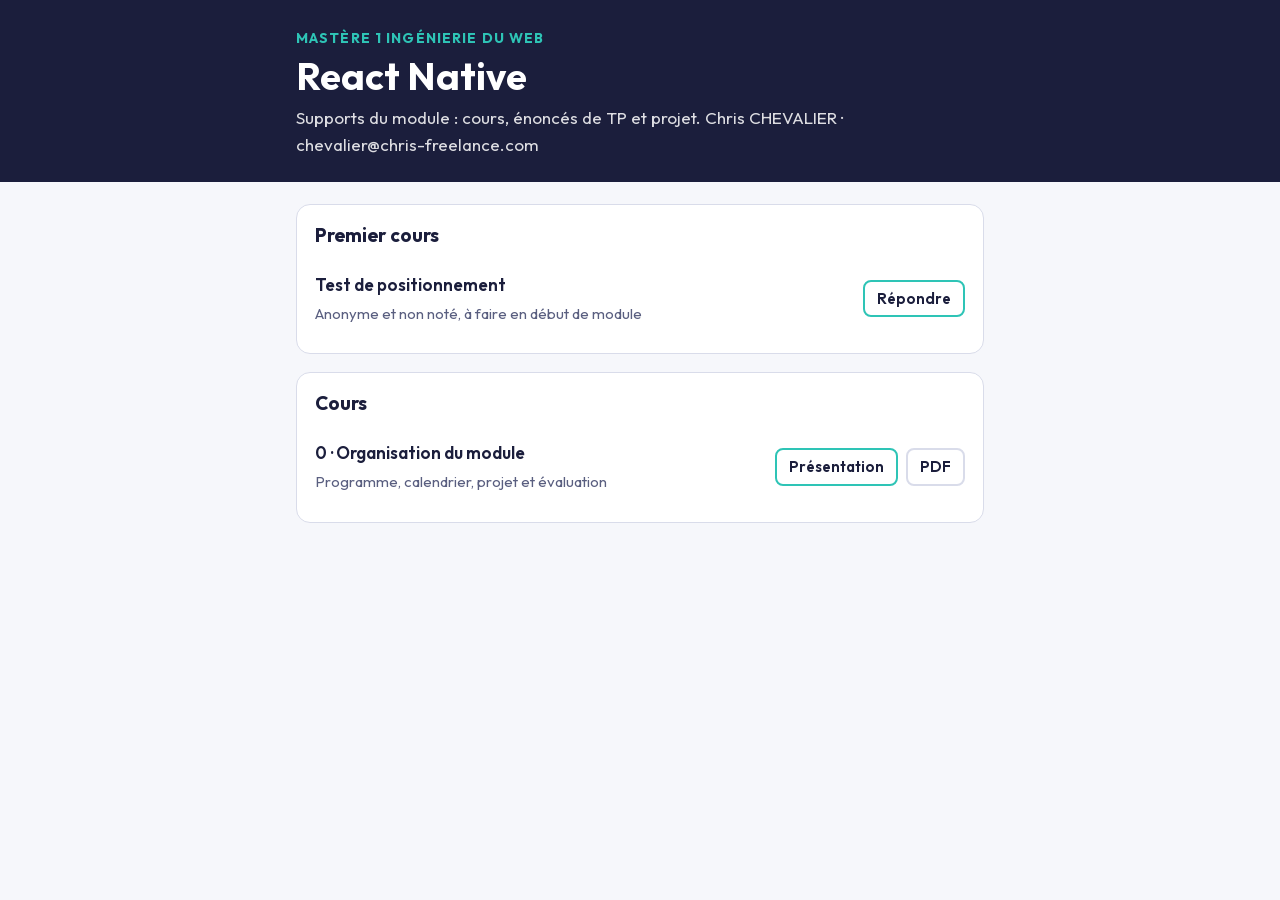
==== index.html @ 42e4dec8 "Test de positionnement branché sur Firebase, page d'accueil du site Co-Authored-By: Claude Opus 5.5 " ====
<!doctype html>
<html lang="fr">
<head>
  <meta charset="utf-8">
  <meta name="viewport" content="width=device-width, initial-scale=1, viewport-fit=cover">
  <title>Supports React Native</title>
  <link rel="stylesheet" href="positionnement/positionnement.css">
  <style>
    .supports { display: flex; flex-direction: column; gap: 0; }
    .support { display: grid; grid-template-columns: minmax(0, 1fr) auto; gap: 4px 16px; align-items: center; padding: 12px 0; border-top: 1px solid var(--bordure); }
    .support:first-of-type { border-top: 0; }
    .support .nom { font-weight: 600; }
    .support .detail { grid-column: 1; color: var(--texte-doux); font-size: 15px; }
    .liens { grid-column: 2; grid-row: 1 / span 2; display: flex; gap: 8px; flex-wrap: wrap; justify-content: flex-end; }
    .liens a { font-weight: 600; font-size: 15px; color: var(--texte); text-decoration: none; border: 2px solid var(--accent); border-radius: 8px; padding: 5px 12px; }
    .liens a.pdf { border-color: var(--bordure); }
    .liens a:hover { background: var(--accent-clair); }
  </style>
</head>
<body>

<header class="bandeau">
  <div class="interieur">
    <div class="sur-titre">Mastère 1 ingénierie du web</div>
    <h1>React Native</h1>
    <p>Supports du module : cours, énoncés de TP et projet. Chris CHEVALIER · chevalier@chris-freelance.com</p>
  </div>
</header>

<main>
  <section class="bloc">
    <h2>Premier cours</h2>
    <div class="supports">
      <div class="support">
        <span class="nom">Test de positionnement</span>
        <span class="detail">Anonyme et non noté, à faire en début de module</span>
        <span class="liens"><a href="positionnement/index.html">Répondre</a></span>
      </div>
    </div>
  </section>

  <section class="bloc">
    <h2>Cours</h2>
    <div class="supports">
      <div class="support">
        <span class="nom">0 · Organisation du module</span>
        <span class="detail">Programme, calendrier, projet et évaluation</span>
        <span class="liens"><a href="cours/0-organisation-du-module.html">Présentation</a><a class="pdf" href="pdf/0-organisation-du-module.pdf">PDF</a></span>
      </div>
    </div>
  </section>
</main>

</body>
</html>
---- positionnement/positionnement.css ----
@import url("../assets/fonts/outfit.css");
/* Test de positionnement – une colonne de lecture, pensée pour le téléphone de l'étudiant.
   Mêmes couleurs que les supports (charte neutre), avec un thème sombre. */
:root {
  --fond: #F6F7FB;
  --surface: #FFFFFF;
  --texte: #1B1E3C;
  --texte-doux: #5A5F80;
  --bordure: #D9DCEA;
  --accent: #2EC4B6;
  --accent-texte: #0B7A70;
  --accent-clair: #E2F7F4;
  --corail: #FF7A59;
  --corail-texte: #C2410C;
  --corail-clair: #FFEDE6;
  --code-fond: #EEF0F8;
  --bandeau: #1B1E3C;
  --bandeau-texte: #FFFFFF;
  --police: "Outfit", Arial, "Helvetica Neue", Helvetica, sans-serif;
  --police-code: "JetBrains Mono", "SF Mono", Menlo, Consolas, monospace;
}
@media (prefers-color-scheme: dark) {
  :root:not([data-theme="light"]) {
    --fond: #12142A; --surface: #1B1E3C; --texte: #ECEEFA; --texte-doux: #A6AACB; --bordure: #34385E;
    --accent-texte: #5FE0D3; --accent-clair: #173B44; --corail-texte: #FF9C7F; --corail-clair: #3E2530;
    --code-fond: #262A4D; --bandeau: #0C0E1F; color-scheme: dark;
  }
}
:root[data-theme="dark"] {
  --fond: #12142A; --surface: #1B1E3C; --texte: #ECEEFA; --texte-doux: #A6AACB; --bordure: #34385E;
  --accent-texte: #5FE0D3; --accent-clair: #173B44; --corail-texte: #FF9C7F; --corail-clair: #3E2530;
  --code-fond: #262A4D; --bandeau: #0C0E1F; color-scheme: dark;
}

* { box-sizing: border-box; }
html { -webkit-text-size-adjust: 100%; }
body { margin: 0; background: var(--fond); color: var(--texte); font-family: var(--police); font-size: 17px; line-height: 1.55; }

.bandeau { background: var(--bandeau); color: var(--bandeau-texte); }
.bandeau .interieur, main {
  max-width: 720px; margin: 0 auto;
  padding-left: max(16px, env(safe-area-inset-left, 0px)); padding-right: max(16px, env(safe-area-inset-right, 0px));
}
.bandeau .interieur { padding-block: 28px 24px; }
.bandeau .sur-titre { color: var(--accent); font-weight: 700; font-size: 14px; letter-spacing: .08em; text-transform: uppercase; }
.bandeau h1 { margin: 6px 0 8px; font-size: clamp(28px, 6vw, 38px); line-height: 1.1; text-wrap: balance; }
.bandeau p { margin: 0; opacity: .85; max-width: 60ch; }
main { padding-block: 22px 60px; display: flex; flex-direction: column; gap: 18px; }

.alerte { border-radius: 10px; padding: 12px 16px; background: var(--corail-clair); color: var(--texte); border-left: 5px solid var(--corail); }
.bloc { background: var(--surface); border: 1px solid var(--bordure); border-radius: 14px; padding: 18px 18px 16px; }
.bloc h2 { margin: 0 0 12px; font-size: 19px; line-height: 1.3; text-wrap: balance; }
.bloc .theme { display: inline-block; font-size: 12px; font-weight: 700; letter-spacing: .06em; text-transform: uppercase;
  color: var(--accent-texte); margin-bottom: 6px; }
.bloc .num { color: var(--texte-doux); font-variant-numeric: tabular-nums; }
code { font-family: var(--police-code); font-size: .88em; background: var(--code-fond); padding: 1px 6px; border-radius: 5px; }
pre { margin: 0 0 12px; background: var(--code-fond); border-radius: 10px; padding: 12px 14px; overflow-x: auto; }
pre code { background: none; padding: 0; font-size: 14px; }

fieldset { border: 0; margin: 0; padding: 0; min-width: 0; }
legend { padding: 0; }
.choix { display: flex; flex-direction: column; gap: 8px; }
.choix label {
  display: flex; gap: 12px; align-items: flex-start; padding: 11px 14px; border: 2px solid var(--bordure); border-radius: 10px;
  cursor: pointer; min-width: 0;
}
.choix label:hover { border-color: var(--accent); }
.choix input { margin: 4px 0 0; accent-color: var(--accent-texte); flex: 0 0 auto; width: 18px; height: 18px; }
.choix label:has(input:checked) { border-color: var(--accent); background: var(--accent-clair); }
.choix label.nsp { color: var(--texte-doux); border-style: dashed; }
.choix span { min-width: 0; overflow-wrap: anywhere; }
input:focus-visible, select:focus-visible, button:focus-visible { outline: 3px solid var(--corail); outline-offset: 2px; }

.classes { display: grid; grid-template-columns: 1fr 1fr; gap: 10px; }
.auto { display: flex; flex-direction: column; gap: 14px; }
.auto label { display: block; font-weight: 600; margin-bottom: 6px; }
select { width: 100%; font: inherit; font-size: 16px; color: var(--texte); background: var(--surface); border: 2px solid var(--bordure); border-radius: 10px; padding: 10px 12px; }

.actions { display: flex; flex-direction: column; gap: 10px; align-items: stretch; }
button.principal {
  font: 700 18px var(--police); color: #1B1E3C; background: var(--accent); border: 0; border-radius: 12px; padding: 15px 20px; cursor: pointer;
}
button.principal:disabled { opacity: .5; cursor: not-allowed; }
.aide { color: var(--texte-doux); font-size: 14px; margin: 0; }
.merci { text-align: center; padding-block: 28px; }
.merci .grand { font-size: 48px; font-weight: 800; color: var(--accent-texte); font-variant-numeric: tabular-nums; line-height: 1; }
.merci p { max-width: 50ch; margin: 12px auto 0; }

/* Résultats */
.tuiles { display: grid; grid-template-columns: repeat(auto-fit, minmax(140px, 1fr)); gap: 12px; }
.tuile { background: var(--surface); border: 1px solid var(--bordure); border-radius: 12px; padding: 14px 16px; }
.tuile .valeur { font-size: 30px; font-weight: 800; font-variant-numeric: tabular-nums; line-height: 1.1; }
.tuile .libelle { color: var(--texte-doux); font-size: 14px; }
.ligne-q { display: grid; grid-template-columns: minmax(0, 1fr) 64px; gap: 4px 12px; align-items: center; padding: 10px 0; border-top: 1px solid var(--bordure); }
.ligne-q:first-of-type { border-top: 0; }
.ligne-q .intitule { font-size: 15px; min-width: 0; }
.ligne-q .taux { text-align: right; font-weight: 700; font-variant-numeric: tabular-nums; }
.barre { grid-column: 1 / -1; display: flex; height: 10px; border-radius: 5px; overflow: hidden; background: var(--code-fond); }
.barre .ok { background: var(--accent); }
.barre .ko { background: var(--corail); }
.barre .nsp { background: var(--bordure); }
.legende { display: flex; flex-wrap: wrap; gap: 6px 16px; font-size: 13px; color: var(--texte-doux); }
.legende i { display: inline-block; width: 12px; height: 12px; border-radius: 3px; vertical-align: -1px; margin-right: 5px; }
.onglets { display: flex; gap: 8px; flex-wrap: wrap; }
.onglets button { font: 600 15px var(--police); color: var(--texte); background: var(--surface); border: 2px solid var(--bordure); border-radius: 30px; padding: 7px 16px; cursor: pointer; }
.onglets button[aria-pressed="true"] { border-color: var(--accent); background: var(--accent-clair); }
textarea { width: 100%; min-height: 150px; font: 14px var(--police-code); color: var(--texte); background: var(--code-fond); border: 1px solid var(--bordure); border-radius: 10px; padding: 10px 12px; }
button.secondaire { font: 600 15px var(--police); color: var(--texte); background: var(--surface); border: 2px solid var(--accent); border-radius: 10px; padding: 9px 16px; cursor: pointer; align-self: flex-start; }
@media (prefers-reduced-motion: no-preference) { .choix label { transition: border-color .15s, background-color .15s; } }
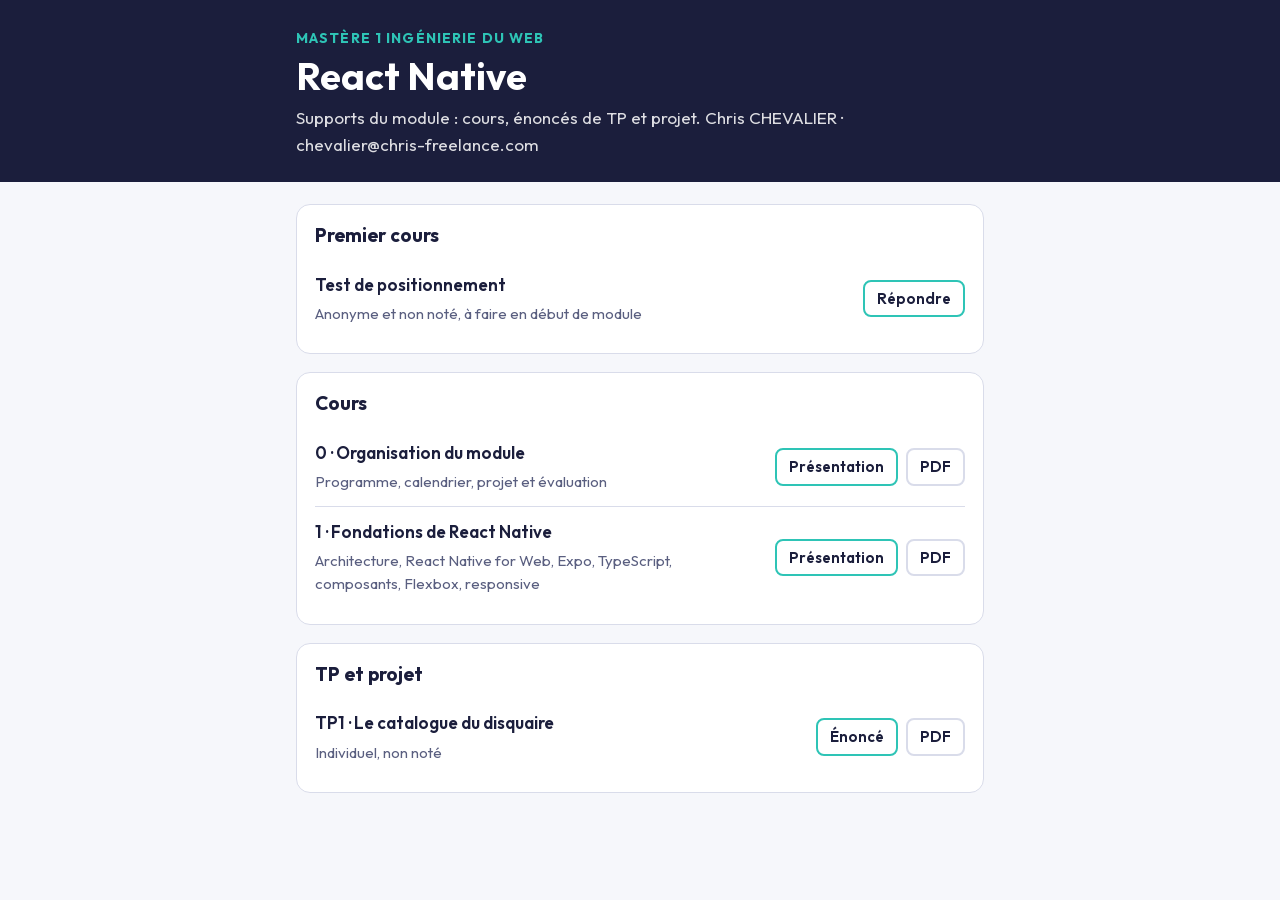
==== commit 841d1072: "Cours 1, TP1 et son corrigé, projet de démo Expo SDK 58, test branché sur Firebase Co-Authored-By: C" ====
--- a/index.html
+++ b/index.html
@@ -47,6 +47,22 @@
         <span class="detail">Programme, calendrier, projet et évaluation</span>
         <span class="liens"><a href="cours/0-organisation-du-module.html">Présentation</a><a class="pdf" href="pdf/0-organisation-du-module.pdf">PDF</a></span>
       </div>
+      <div class="support">
+        <span class="nom">1 · Fondations de React Native</span>
+        <span class="detail">Architecture, React Native for Web, Expo, TypeScript, composants, Flexbox, responsive</span>
+        <span class="liens"><a href="cours/1-fondations.html">Présentation</a><a class="pdf" href="pdf/1-fondations.pdf">PDF</a></span>
+      </div>
+    </div>
+  </section>
+
+  <section class="bloc">
+    <h2>TP et projet</h2>
+    <div class="supports">
+      <div class="support">
+        <span class="nom">TP1 · Le catalogue du disquaire</span>
+        <span class="detail">Individuel, non noté</span>
+        <span class="liens"><a href="tp/tp1.html">Énoncé</a><a class="pdf" href="pdf/tp1.pdf">PDF</a></span>
+      </div>
     </div>
   </section>
 </main>
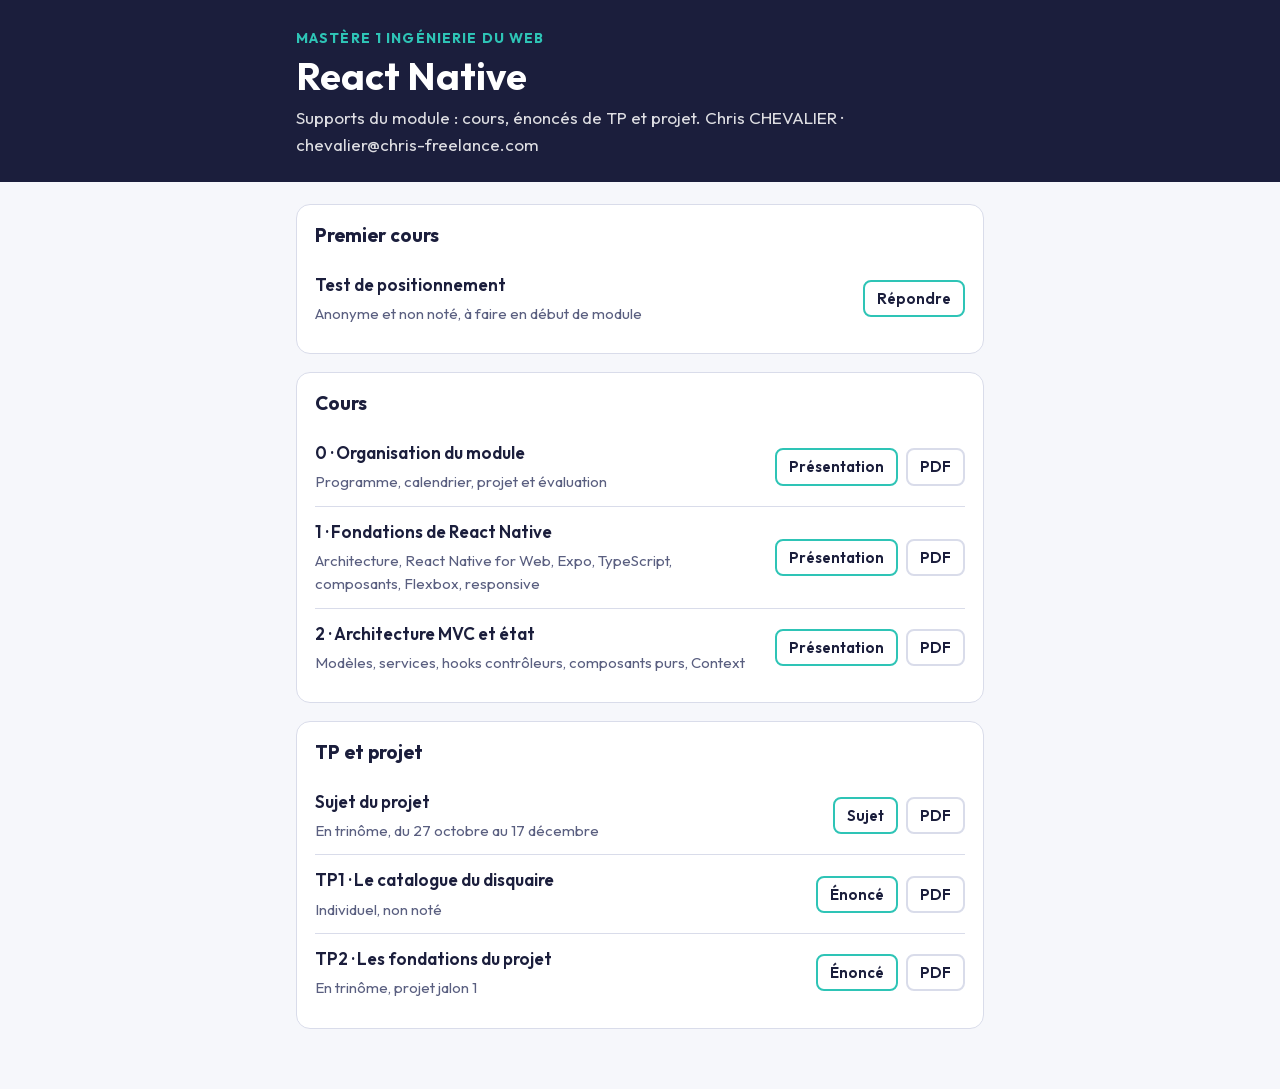
==== commit 497232b3: "Kahoot 1, cours 2 (MVC et état), sujet du projet et TP2 Co-Authored-By: Claude Opus 5.5 <noreply@ant" ====
--- a/index.html
+++ b/index.html
@@ -52,6 +52,11 @@
         <span class="detail">Architecture, React Native for Web, Expo, TypeScript, composants, Flexbox, responsive</span>
         <span class="liens"><a href="cours/1-fondations.html">Présentation</a><a class="pdf" href="pdf/1-fondations.pdf">PDF</a></span>
       </div>
+      <div class="support">
+        <span class="nom">2 · Architecture MVC et état</span>
+        <span class="detail">Modèles, services, hooks contrôleurs, composants purs, Context</span>
+        <span class="liens"><a href="cours/2-architecture-mvc.html">Présentation</a><a class="pdf" href="pdf/2-architecture-mvc.pdf">PDF</a></span>
+      </div>
     </div>
   </section>
 
@@ -59,9 +64,19 @@
     <h2>TP et projet</h2>
     <div class="supports">
       <div class="support">
+        <span class="nom">Sujet du projet</span>
+        <span class="detail">En trinôme, du 27 octobre au 17 décembre</span>
+        <span class="liens"><a href="tp/projet.html">Sujet</a><a class="pdf" href="pdf/projet.pdf">PDF</a></span>
+      </div>
+      <div class="support">
         <span class="nom">TP1 · Le catalogue du disquaire</span>
         <span class="detail">Individuel, non noté</span>
         <span class="liens"><a href="tp/tp1.html">Énoncé</a><a class="pdf" href="pdf/tp1.pdf">PDF</a></span>
+      </div>
+      <div class="support">
+        <span class="nom">TP2 · Les fondations du projet</span>
+        <span class="detail">En trinôme, projet jalon 1</span>
+        <span class="liens"><a href="tp/tp2.html">Énoncé</a><a class="pdf" href="pdf/tp2.pdf">PDF</a></span>
       </div>
     </div>
   </section>
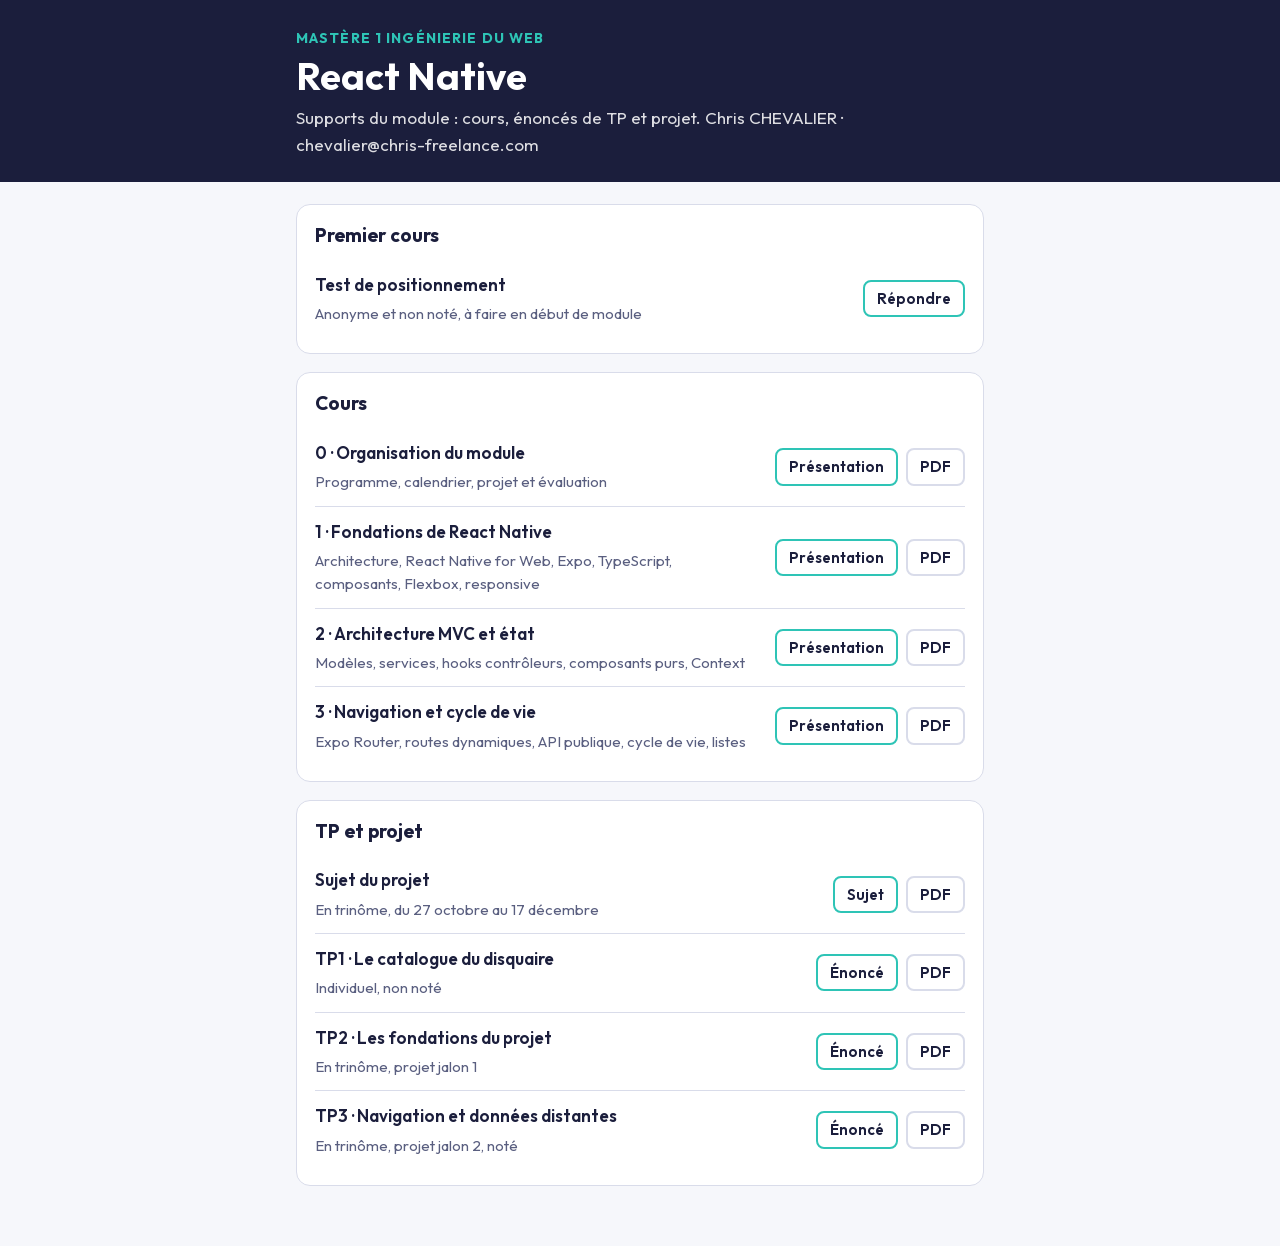
==== commit 49adb8d1: "Kahoot 2, cours 3 (navigation et cycle de vie), TP3 noté, grille du projet ajustée Co-Authored-By: C" ====
--- a/index.html
+++ b/index.html
@@ -57,6 +57,11 @@
         <span class="detail">Modèles, services, hooks contrôleurs, composants purs, Context</span>
         <span class="liens"><a href="cours/2-architecture-mvc.html">Présentation</a><a class="pdf" href="pdf/2-architecture-mvc.pdf">PDF</a></span>
       </div>
+      <div class="support">
+        <span class="nom">3 · Navigation et cycle de vie</span>
+        <span class="detail">Expo Router, routes dynamiques, API publique, cycle de vie, listes</span>
+        <span class="liens"><a href="cours/3-navigation.html">Présentation</a><a class="pdf" href="pdf/3-navigation.pdf">PDF</a></span>
+      </div>
     </div>
   </section>
 
@@ -78,6 +83,11 @@
         <span class="detail">En trinôme, projet jalon 1</span>
         <span class="liens"><a href="tp/tp2.html">Énoncé</a><a class="pdf" href="pdf/tp2.pdf">PDF</a></span>
       </div>
+      <div class="support">
+        <span class="nom">TP3 · Navigation et données distantes</span>
+        <span class="detail">En trinôme, projet jalon 2, noté</span>
+        <span class="liens"><a href="tp/tp3.html">Énoncé</a><a class="pdf" href="pdf/tp3.pdf">PDF</a></span>
+      </div>
     </div>
   </section>
 </main>
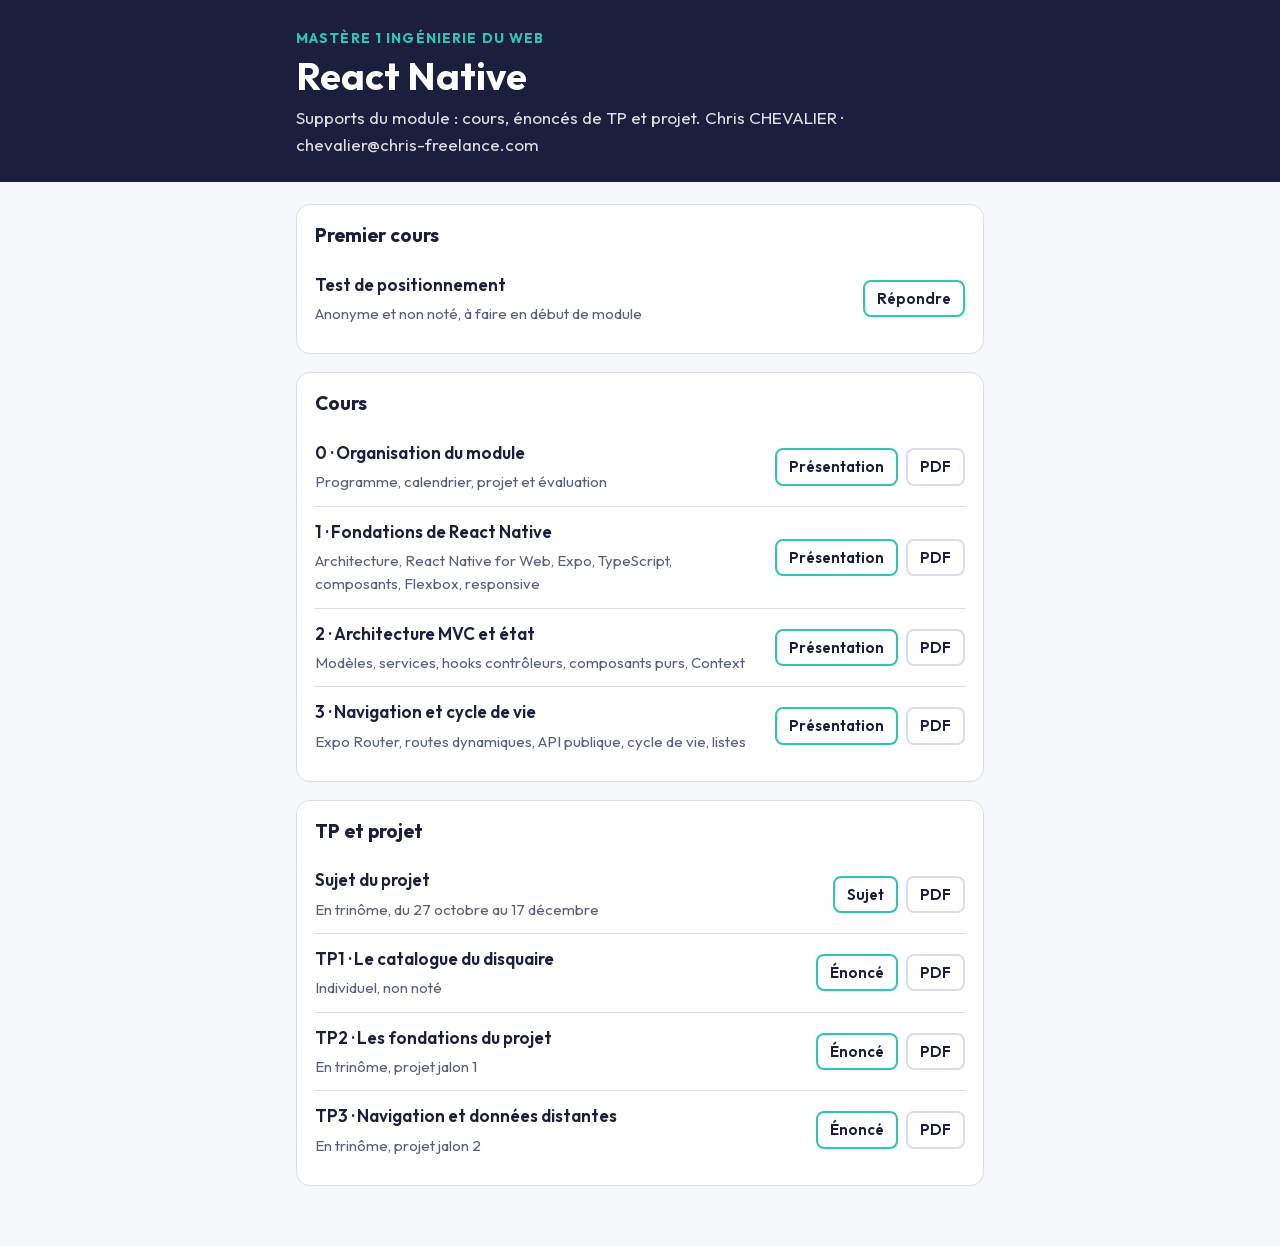
==== commit 56332a70: "Évaluation : production du groupe (25 %) et soutenance individuelle (25 %), TP3 non noté, 3 CRUD, we" ====
--- a/index.html
+++ b/index.html
@@ -85,7 +85,7 @@
       </div>
       <div class="support">
         <span class="nom">TP3 · Navigation et données distantes</span>
-        <span class="detail">En trinôme, projet jalon 2, noté</span>
+        <span class="detail">En trinôme, projet jalon 2</span>
         <span class="liens"><a href="tp/tp3.html">Énoncé</a><a class="pdf" href="pdf/tp3.pdf">PDF</a></span>
       </div>
     </div>
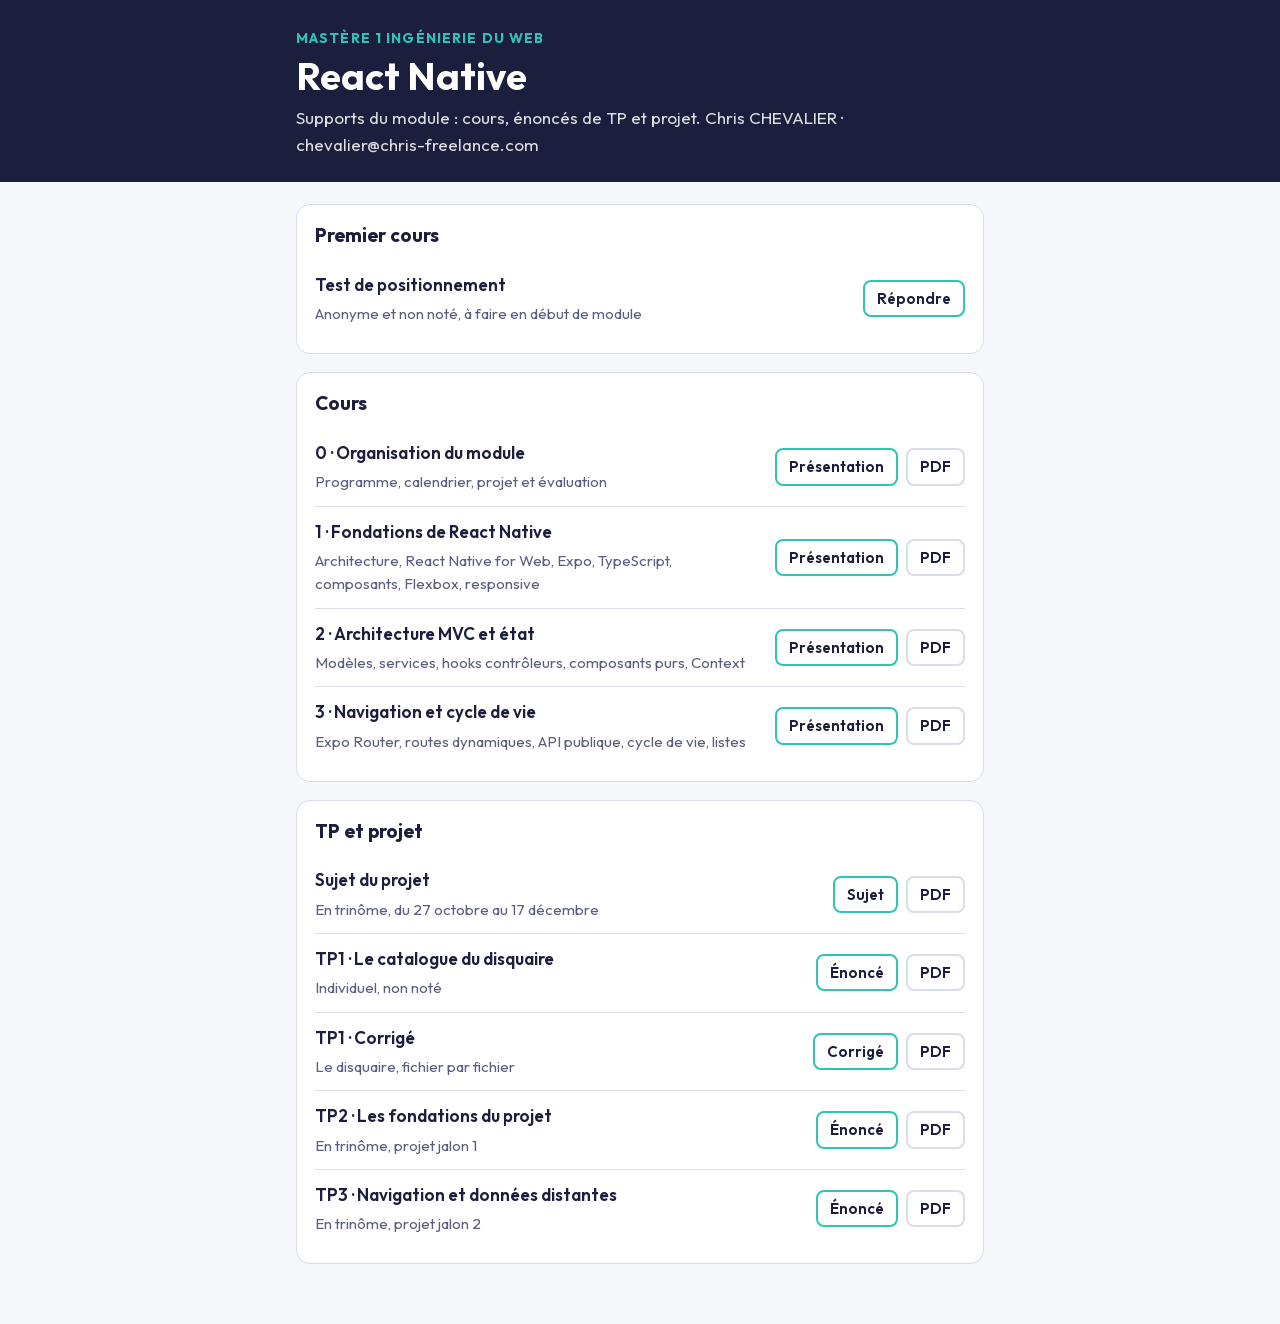
==== commit 91e554c3: "En-tête opaque sur iOS 26 (cours 1 à 3, corrigé du TP1) ; corrigé du TP1 publié avec son PDF Co-Auth" ====
--- a/index.html
+++ b/index.html
@@ -79,6 +79,11 @@
         <span class="liens"><a href="tp/tp1.html">Énoncé</a><a class="pdf" href="pdf/tp1.pdf">PDF</a></span>
       </div>
       <div class="support">
+        <span class="nom">TP1 · Corrigé</span>
+        <span class="detail">Le disquaire, fichier par fichier</span>
+        <span class="liens"><a href="tp/tp1-corrige.html">Corrigé</a><a class="pdf" href="pdf/tp1-corrige.pdf">PDF</a></span>
+      </div>
+      <div class="support">
         <span class="nom">TP2 · Les fondations du projet</span>
         <span class="detail">En trinôme, projet jalon 1</span>
         <span class="liens"><a href="tp/tp2.html">Énoncé</a><a class="pdf" href="pdf/tp2.pdf">PDF</a></span>
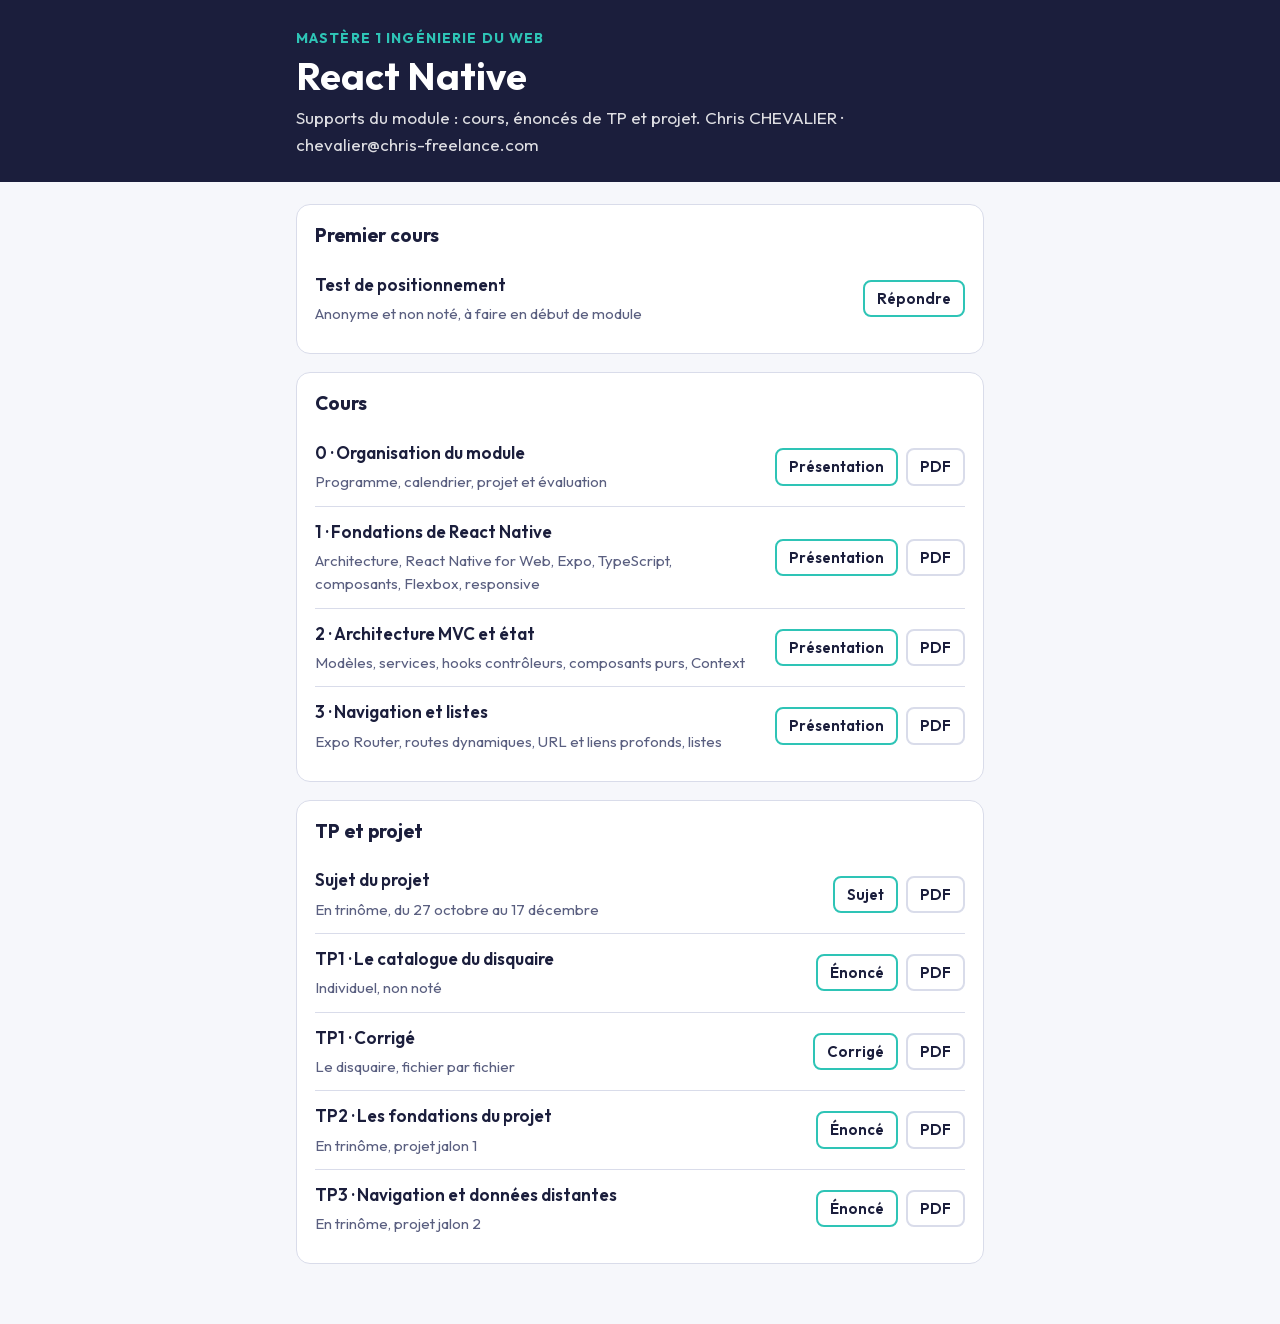
==== commit f36ba50f: "Cours 3 « Navigation et listes » : la partie cycle de vie passe au cours 4 ; TP3, projet (critère C " ====
--- a/index.html
+++ b/index.html
@@ -58,8 +58,8 @@
         <span class="liens"><a href="cours/2-architecture-mvc.html">Présentation</a><a class="pdf" href="pdf/2-architecture-mvc.pdf">PDF</a></span>
       </div>
       <div class="support">
-        <span class="nom">3 · Navigation et cycle de vie</span>
-        <span class="detail">Expo Router, routes dynamiques, API publique, cycle de vie, listes</span>
+        <span class="nom">3 · Navigation et listes</span>
+        <span class="detail">Expo Router, routes dynamiques, URL et liens profonds, listes</span>
         <span class="liens"><a href="cours/3-navigation.html">Présentation</a><a class="pdf" href="pdf/3-navigation.pdf">PDF</a></span>
       </div>
     </div>
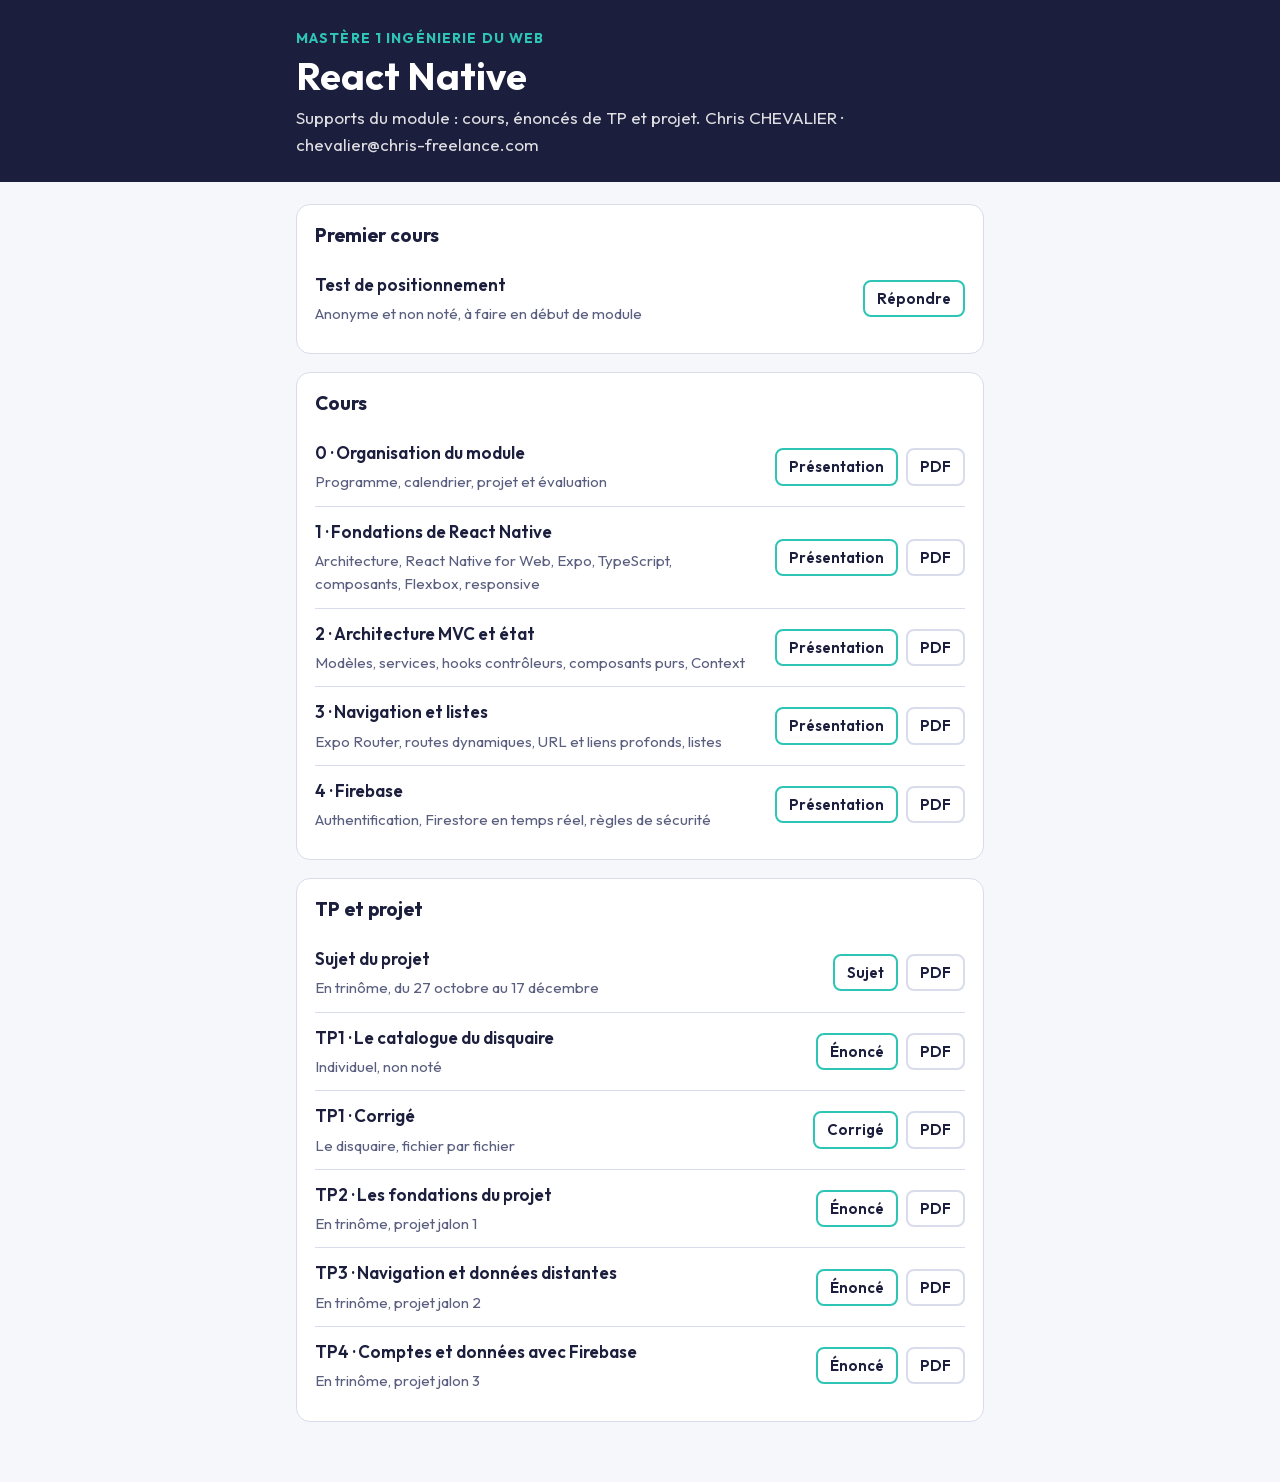
==== commit 0a7ac5da: "Accueil : cours 4 et TP4 publiés Co-Authored-By: Claude Opus 5.5 <noreply@anthropic.com>" ====
--- a/index.html
+++ b/index.html
@@ -62,6 +62,11 @@
         <span class="detail">Expo Router, routes dynamiques, URL et liens profonds, listes</span>
         <span class="liens"><a href="cours/3-navigation.html">Présentation</a><a class="pdf" href="pdf/3-navigation.pdf">PDF</a></span>
       </div>
+      <div class="support">
+        <span class="nom">4 · Firebase</span>
+        <span class="detail">Authentification, Firestore en temps réel, règles de sécurité</span>
+        <span class="liens"><a href="cours/4-firebase.html">Présentation</a><a class="pdf" href="pdf/4-firebase.pdf">PDF</a></span>
+      </div>
     </div>
   </section>
 
@@ -93,6 +98,11 @@
         <span class="detail">En trinôme, projet jalon 2</span>
         <span class="liens"><a href="tp/tp3.html">Énoncé</a><a class="pdf" href="pdf/tp3.pdf">PDF</a></span>
       </div>
+      <div class="support">
+        <span class="nom">TP4 · Comptes et données avec Firebase</span>
+        <span class="detail">En trinôme, projet jalon 3</span>
+        <span class="liens"><a href="tp/tp4.html">Énoncé</a><a class="pdf" href="pdf/tp4.pdf">PDF</a></span>
+      </div>
     </div>
   </section>
 </main>
